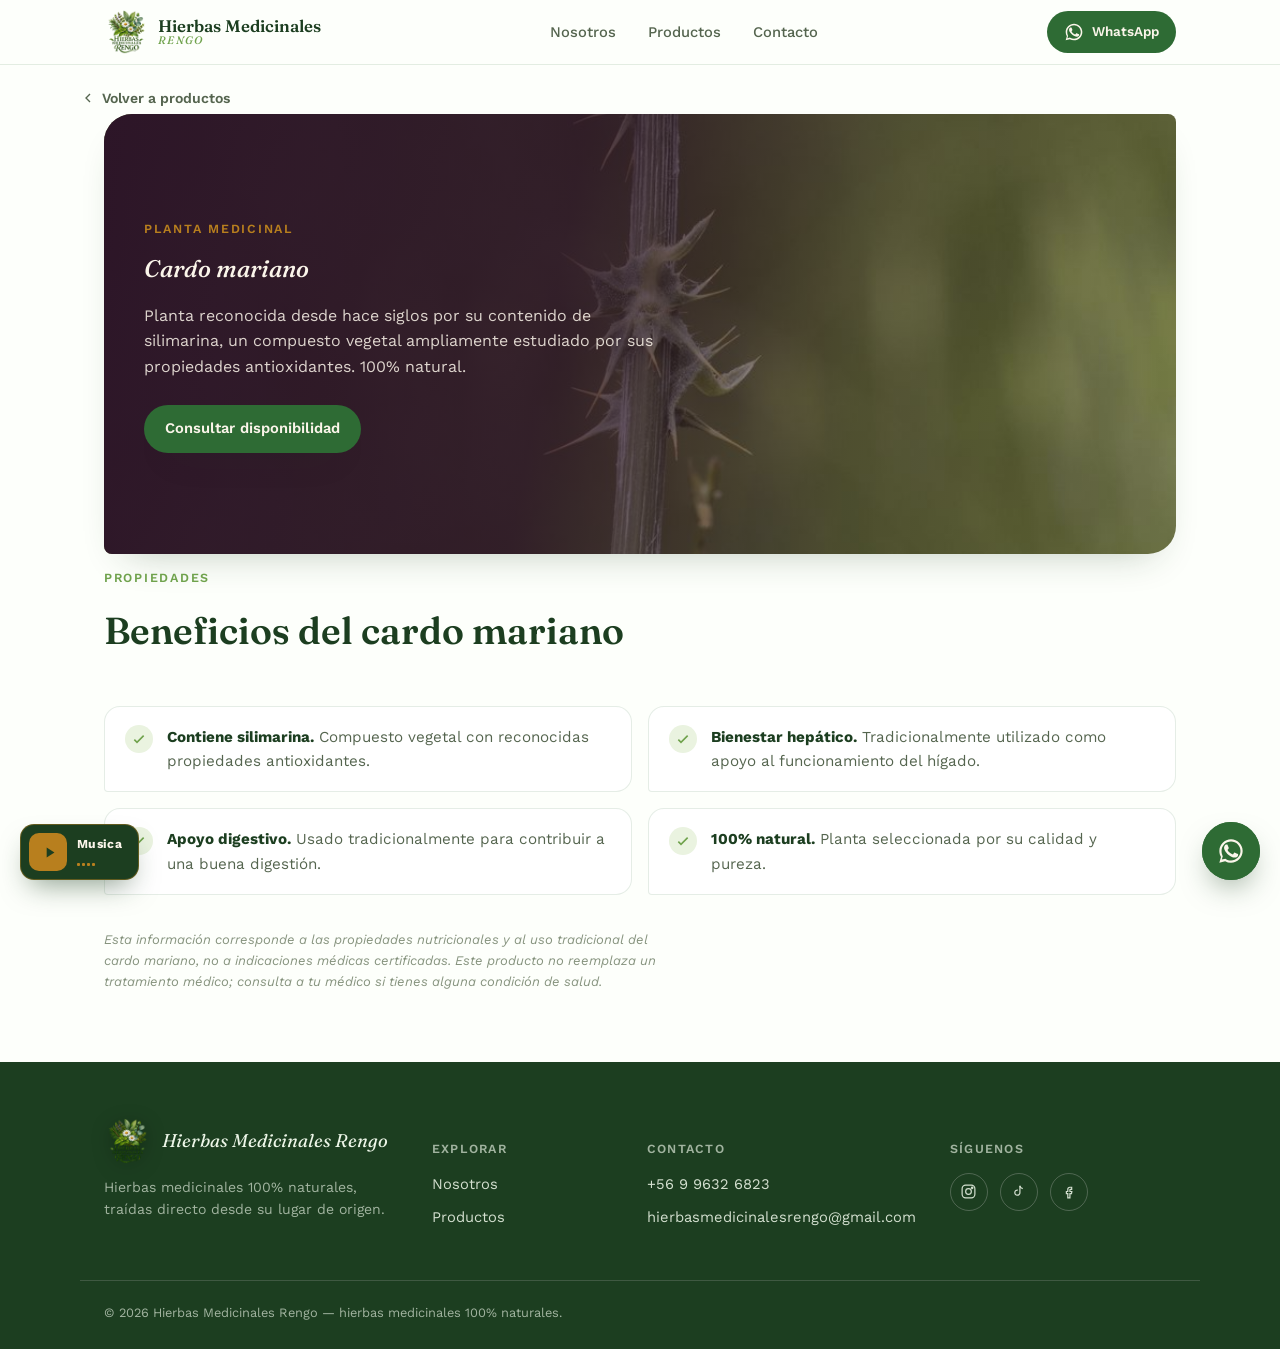
==== cardo-mariano.html @ 6fd34887 "Actualiza el correo de contacto a hierbasmedicinalesrengo@gmail.com Reemplaza el correo anterior (nu" ====
<!DOCTYPE html>
<html lang="es">
<head>
<meta charset="UTF-8">
<meta name="viewport" content="width=device-width, initial-scale=1">
<title>Cardo mariano — Hierbas Medicinales Rengo</title>
<meta name="description" content="Cardo mariano 100% natural: contiene silimarina, tradicionalmente usado para apoyar el bienestar hepático y digestivo. Consulta disponibilidad por WhatsApp.">
<link rel="canonical" href="https://hierbasmedicinalesrengo.cl/cardo-mariano.html">
<meta property="og:type" content="product">
<meta property="og:site_name" content="Hierbas Medicinales Rengo">
<meta property="og:title" content="Cardo mariano — Hierbas Medicinales Rengo">
<meta property="og:description" content="Planta 100% natural, tradicionalmente usada para el bienestar hepático. Consulta disponibilidad por WhatsApp.">
<meta property="og:image" content="https://hierbasmedicinalesrengo.cl/img/cardo-mariano.jpg">
<meta property="og:locale" content="es_CL">
<link rel="icon" href="img/favicon.png" type="image/png">
<link rel="preconnect" href="https://fonts.googleapis.com">
<link rel="preconnect" href="https://fonts.gstatic.com" crossorigin>
<link href="https://fonts.googleapis.com/css2?family=Fraunces:ital,opsz,wght@0,9..144,340;0,9..144,500;0,9..144,600;0,9..144,700;1,9..144,500;1,9..144,600&family=Work+Sans:wght@400;500;600;700&display=swap" rel="stylesheet">
<link rel="stylesheet" href="styles.css">
</head>
<body>

<header>
  <nav class="nav">
    <a class="brand" href="index.html">
      <img src="img/logo.png" alt="Hierbas Medicinales Rengo">
      <span class="brand-word">Hierbas Medicinales<em>Rengo</em></span>
    </a>
    <ul class="nav-links">
      <li><a href="index.html#somos">Nosotros</a></li>
      <li><a href="index.html#productos">Productos</a></li>
      <li><a href="index.html#contacto">Contacto</a></li>
    </ul>
    <div class="nav-right">
      <a class="btn btn-primary btn-sm btn-nav" href="https://wa.me/56996326823?text=Hola%2C%20quiero%20consultar%20disponibilidad%20de%20Cardo%20mariano" target="_blank" rel="noopener">
        <svg class="icon" viewBox="0 0 24 24" fill="currentColor"><path d="M17.5 14.4c-.3-.15-1.77-.87-2.04-.97-.27-.1-.47-.15-.67.15-.2.3-.77.97-.94 1.17-.17.2-.35.22-.65.07-.3-.15-1.25-.46-2.38-1.47-.88-.78-1.47-1.75-1.65-2.05-.17-.3-.02-.46.13-.6.13-.13.3-.35.45-.52.15-.17.2-.3.3-.5.1-.2.05-.37-.02-.52-.07-.15-.67-1.6-.92-2.2-.24-.58-.49-.5-.67-.5-.17-.01-.37-.01-.57-.01-.2 0-.52.07-.79.37-.27.3-1.04 1.02-1.04 2.48s1.07 2.87 1.22 3.07c.15.2 2.1 3.2 5.08 4.49.71.3 1.26.49 1.69.62.71.23 1.36.2 1.87.12.57-.08 1.77-.72 2.02-1.42.25-.7.25-1.3.17-1.42-.07-.13-.27-.2-.57-.35z"/><path d="M12.02 2C6.5 2 2.02 6.48 2.02 12c0 1.87.5 3.62 1.4 5.13L2 22l4.98-1.31A9.96 9.96 0 0 0 12.02 22C17.53 22 22 17.52 22 12S17.53 2 12.02 2zm0 18.1c-1.67 0-3.22-.48-4.53-1.32l-.32-.2-3.03.8.81-2.95-.21-.31A8.09 8.09 0 0 1 3.9 12c0-4.48 3.65-8.12 8.12-8.12S20.14 7.52 20.14 12s-3.65 8.1-8.12 8.1z"/></svg>
        WhatsApp
      </a>
      <button class="menu-toggle" id="menuToggle" aria-label="Abrir menú" aria-expanded="false">
        <svg class="icon" viewBox="0 0 24 24" fill="none" stroke="currentColor" stroke-width="1.8"><path d="M4 6h16M4 12h16M4 18h16"/></svg>
      </button>
    </div>
  </nav>
  <div class="mobile-panel" id="mobilePanel">
    <a href="index.html#somos">Nosotros</a>
    <a href="index.html#productos">Productos</a>
    <a href="index.html#contacto">Contacto</a>
    <a href="https://wa.me/56996326823?text=Hola%2C%20quiero%20consultar%20disponibilidad%20de%20Cardo%20mariano" target="_blank" rel="noopener">Escribir por WhatsApp</a>
  </div>
</header>

<main>
  <div class="wrap back-bar">
    <a class="back-link" href="index.html#productos">
      <svg viewBox="0 0 24 24" fill="none" stroke="currentColor" stroke-width="2"><path d="M15 18l-6-6 6-6"/></svg>
      Volver a productos
    </a>
  </div>

  <section class="product-hero">
    <div class="wrap">
      <div class="product-banner no-cutout">
        <div class="product-banner-bg" style="background-image:url('img/cardo-mariano.jpg')"></div>
        <div class="product-banner-overlay"></div>
        <div class="product-banner-copy">
          <span class="eyebrow">Planta medicinal</span>
          <h1>Cardo mariano</h1>
          <p class="lead">Planta reconocida desde hace siglos por su contenido de silimarina, un compuesto vegetal ampliamente estudiado por sus propiedades antioxidantes. 100% natural.</p>
          <div class="product-cta">
            <a class="btn btn-primary" href="https://wa.me/56996326823?text=Hola%2C%20quiero%20consultar%20disponibilidad%20de%20Cardo%20mariano" target="_blank" rel="noopener">Consultar disponibilidad</a>
          </div>
        </div>
      </div>
    </div>
  </section>

  <section class="benefits">
    <div class="wrap">
      <div class="sec-head">
        <span class="eyebrow">Propiedades</span>
        <h2>Beneficios del cardo mariano</h2>
      </div>
      <div class="benefits-grid">
        <div class="benefit">
          <span class="check"><svg viewBox="0 0 24 24" fill="none" stroke="currentColor" stroke-width="2.4"><path d="M5 13l4 4L19 7"/></svg></span>
          <p><strong>Contiene silimarina.</strong> Compuesto vegetal con reconocidas propiedades antioxidantes.</p>
        </div>
        <div class="benefit">
          <span class="check"><svg viewBox="0 0 24 24" fill="none" stroke="currentColor" stroke-width="2.4"><path d="M5 13l4 4L19 7"/></svg></span>
          <p><strong>Bienestar hepático.</strong> Tradicionalmente utilizado como apoyo al funcionamiento del hígado.</p>
        </div>
        <div class="benefit">
          <span class="check"><svg viewBox="0 0 24 24" fill="none" stroke="currentColor" stroke-width="2.4"><path d="M5 13l4 4L19 7"/></svg></span>
          <p><strong>Apoyo digestivo.</strong> Usado tradicionalmente para contribuir a una buena digestión.</p>
        </div>
        <div class="benefit">
          <span class="check"><svg viewBox="0 0 24 24" fill="none" stroke="currentColor" stroke-width="2.4"><path d="M5 13l4 4L19 7"/></svg></span>
          <p><strong>100% natural.</strong> Planta seleccionada por su calidad y pureza.</p>
        </div>
      </div>
      <p class="product-note">Esta información corresponde a las propiedades nutricionales y al uso tradicional del cardo mariano, no a indicaciones médicas certificadas. Este producto no reemplaza un tratamiento médico; consulta a tu médico si tienes alguna condición de salud.</p>
    </div>
  </section>
</main>

<footer>
  <div class="wrap foot-grid">
    <div>
      <div class="foot-brand">
        <img src="img/logo.png" alt="Hierbas Medicinales Rengo">
        <span>Hierbas Medicinales Rengo</span>
      </div>
      <p class="foot-tag">Hierbas medicinales 100% naturales, traídas directo desde su lugar de origen.</p>
    </div>
    <div class="foot-col">
      <h5>Explorar</h5>
      <a href="index.html#somos">Nosotros</a>
      <a href="index.html#productos">Productos</a>
    </div>
    <div class="foot-col">
      <h5>Contacto</h5>
      <a href="https://wa.me/56996326823" target="_blank" rel="noopener">+56 9 9632 6823</a>
      <a href="mailto:hierbasmedicinalesrengo@gmail.com">hierbasmedicinalesrengo@gmail.com</a>
    </div>
    <div class="foot-col">
      <h5>Síguenos</h5>
      <div class="foot-social">
        <a href="https://instagram.com/hierbasmedicinalesrengo" target="_blank" rel="noopener" aria-label="Instagram">
          <svg viewBox="0 0 24 24" fill="none" stroke="currentColor" stroke-width="1.7"><rect x="3" y="3" width="18" height="18" rx="5"/><circle cx="12" cy="12" r="4"/><circle cx="17.2" cy="6.8" r="1"/></svg>
        </a>
        <a href="https://tiktok.com/@hierbasmedicinalesrengo" target="_blank" rel="noopener" aria-label="TikTok">
          <svg viewBox="0 0 24 24" fill="none" stroke="currentColor" stroke-width="1.7"><path d="M14 4v9.6a3.6 3.6 0 1 1-3-3.55"/><path d="M14 4c.3 2 1.8 3.6 4 4"/></svg>
        </a>
        <a href="https://facebook.com/hierbasmedicinalesrengo" target="_blank" rel="noopener" aria-label="Facebook">
          <svg viewBox="0 0 24 24" fill="none" stroke="currentColor" stroke-width="1.7"><path d="M14 9h2.5V6H14c-1.9 0-3 1.3-3 3.2V12H9v3h2v6h3v-6h2.2l.5-3H14V9.6c0-.4.2-.6.6-.6z"/></svg>
        </a>
      </div>
    </div>
  </div>
  <div class="wrap foot-bottom">
    <span>© 2026 Hierbas Medicinales Rengo — hierbas medicinales 100% naturales.</span>
  </div>
</footer>

<a class="wa-float" href="https://wa.me/56996326823?text=Hola%2C%20quiero%20consultar%20disponibilidad%20de%20Cardo%20mariano" target="_blank" rel="noopener" aria-label="Escribir por WhatsApp">
  <svg viewBox="0 0 24 24" fill="currentColor"><path d="M17.5 14.4c-.3-.15-1.77-.87-2.04-.97-.27-.1-.47-.15-.67.15-.2.3-.77.97-.94 1.17-.17.2-.35.22-.65.07-.3-.15-1.25-.46-2.38-1.47-.88-.78-1.47-1.75-1.65-2.05-.17-.3-.02-.46.13-.6.13-.13.3-.35.45-.52.15-.17.2-.3.3-.5.1-.2.05-.37-.02-.52-.07-.15-.67-1.6-.92-2.2-.24-.58-.49-.5-.67-.5-.17-.01-.37-.01-.57-.01-.2 0-.52.07-.79.37-.27.3-1.04 1.02-1.04 2.48s1.07 2.87 1.22 3.07c.15.2 2.1 3.2 5.08 4.49.71.3 1.26.49 1.69.62.71.23 1.36.2 1.87.12.57-.08 1.77-.72 2.02-1.42.25-.7.25-1.3.17-1.42-.07-.13-.27-.2-.57-.35z"/><path d="M12.02 2C6.5 2 2.02 6.48 2.02 12c0 1.87.5 3.62 1.4 5.13L2 22l4.98-1.31A9.96 9.96 0 0 0 12.02 22C17.53 22 22 17.52 22 12S17.53 2 12.02 2zm0 18.1c-1.67 0-3.22-.48-4.53-1.32l-.32-.2-3.03.8.81-2.95-.21-.31A8.09 8.09 0 0 1 3.9 12c0-4.48 3.65-8.12 8.12-8.12S20.14 7.52 20.14 12s-3.65 8.1-8.12 8.1z"/></svg>
</a>

<div class="music-player" id="musicPlayer">
  <button type="button" class="music-toggle-btn" id="musicToggle" aria-label="Reproducir musica ambiental" aria-pressed="false">
    <svg class="icon-play" viewBox="0 0 24 24" fill="currentColor"><path d="M8 5v14l11-7z"/></svg>
    <svg class="icon-pause" viewBox="0 0 24 24" fill="currentColor"><path d="M7 5h4v14H7zm6 0h4v14h-4z"/></svg>
  </button>
  <div class="music-info">
    <span class="music-label">Musica</span>
    <span class="eq-bars" aria-hidden="true"><span></span><span></span><span></span><span></span></span>
  </div>
</div>
<audio id="bgAudio" src="audio/musica.mp3" preload="none" loop></audio>

<script>
  var toggle = document.getElementById('menuToggle');
  var panel = document.getElementById('mobilePanel');
  toggle.addEventListener('click', function(){
    var isOpen = panel.classList.toggle('open');
    toggle.setAttribute('aria-expanded', isOpen ? 'true' : 'false');
  });
  panel.querySelectorAll('a').forEach(function(a){
    a.addEventListener('click', function(){
      panel.classList.remove('open');
      toggle.setAttribute('aria-expanded', 'false');
    });
  });

  var musicBtn = document.getElementById('musicToggle');
  var musicPlayer = document.getElementById('musicPlayer');
  var bgAudio = document.getElementById('bgAudio');
  if (musicBtn && musicPlayer && bgAudio) {
    musicBtn.addEventListener('click', function(){
      if (bgAudio.paused) {
        bgAudio.play();
        musicPlayer.classList.add('playing');
        musicBtn.setAttribute('aria-pressed', 'true');
        musicBtn.setAttribute('aria-label', 'Pausar musica ambiental');
      } else {
        bgAudio.pause();
        musicPlayer.classList.remove('playing');
        musicBtn.setAttribute('aria-pressed', 'false');
        musicBtn.setAttribute('aria-label', 'Reproducir musica ambiental');
      }
    });
  }
</script>
</body>
</html>
---- styles.css ----
:root{
  --bg: #FDFFFB;
  --bg-alt: #EEF6E8;
  --surface: #FFFFFF;
  --ink: #20301F;
  --ink-soft: #55654F;
  --ink-faint: #86937E;
  --plum: #2E6B34;
  --plum-strong: #1C3E20;
  --plum-tint: #E3F1DE;
  --green: #6FA24C;
  --green-tint: #EAF3E0;
  --gold: #B87F1E;
  --gold-tint: #F6EAD2;
  --border: rgba(46,107,52,0.2);
  --border-soft: rgba(46,107,52,0.12);
  --footer-bg: #1C3E20;
  --footer-ink: #EDF6E8;
  --footer-ink-soft: rgba(237,246,232,0.64);
  --shadow: 0 18px 40px -22px rgba(28,62,32,0.32);
}
@media (prefers-color-scheme: dark){
  :root:not([data-theme="light"]){
    --bg: #131B12;
    --bg-alt: #182319;
    --surface: #1D2B1E;
    --ink: #EAF3E4;
    --ink-soft: #C0D0B9;
    --ink-faint: #8CA085;
    --plum: #8FCB7A;
    --plum-strong: #F1F8EC;
    --plum-tint: #25391F;
    --green: #9ED98A;
    --green-tint: #22331F;
    --gold: #E7B85B;
    --gold-tint: #3A2E1B;
    --border: rgba(234,243,228,0.18);
    --border-soft: rgba(234,243,228,0.1);
    --shadow: 0 18px 40px -20px rgba(0,0,0,0.55);
  }
}
:root[data-theme="dark"]{
  --bg: #131B12;
  --bg-alt: #182319;
  --surface: #1D2B1E;
  --ink: #EAF3E4;
  --ink-soft: #C0D0B9;
  --ink-faint: #8CA085;
  --plum: #8FCB7A;
  --plum-strong: #F1F8EC;
  --plum-tint: #25391F;
  --green: #9ED98A;
  --green-tint: #22331F;
  --gold: #E7B85B;
  --gold-tint: #3A2E1B;
  --border: rgba(234,243,228,0.18);
  --border-soft: rgba(234,243,228,0.1);
  --shadow: 0 18px 40px -20px rgba(0,0,0,0.55);
}

*{box-sizing:border-box;}
html{scroll-behavior:smooth;}
body{
  margin:0;
  background:var(--bg);
  color:var(--ink);
  font-family:"Work Sans", ui-sans-serif, system-ui, sans-serif;
  font-size:16px;
  line-height:1.6;
  -webkit-font-smoothing:antialiased;
}
h1,h2,h3,h4{
  font-family:"Fraunces", Georgia, "Times New Roman", serif;
  font-weight:600;
  color:var(--plum-strong);
  margin:0;
  text-wrap:balance;
}
p{margin:0;}
a{color:inherit;}
img{max-width:100%;display:block;}
.eyebrow{
  font-size:0.78rem;
  font-weight:600;
  letter-spacing:0.14em;
  text-transform:uppercase;
  color:var(--green);
}
.wrap{
  max-width:1120px;
  margin:0 auto;
  padding:0 24px;
}
section{position:relative;}

/* ---------- Header ---------- */
header{
  position:sticky;
  top:0;
  z-index:40;
  background:color-mix(in srgb, var(--bg) 88%, transparent);
  backdrop-filter:blur(10px);
  border-bottom:1px solid var(--border-soft);
}
.nav{
  display:flex;
  align-items:center;
  justify-content:space-between;
  gap:16px;
  padding:10px 24px;
  max-width:1120px;
  margin:0 auto;
}
.brand{display:flex;align-items:center;gap:10px;text-decoration:none;}
.brand img{height:44px;width:auto;}
.brand-word{
  font-family:"Fraunces", serif;
  font-weight:600;
  font-size:1.05rem;
  color:var(--plum-strong);
  line-height:1.1;
}
.brand-word em{color:var(--green);font-style:italic;font-weight:500;display:block;font-size:0.68rem;letter-spacing:0.12em;text-transform:uppercase;}
.nav-links{
  display:none;
  align-items:center;
  gap:28px;
  list-style:none;
  margin:0;padding:0;
}
.nav-links a{
  text-decoration:none;
  font-size:0.92rem;
  font-weight:500;
  color:var(--ink-soft);
  padding:6px 2px;
  border-bottom:2px solid transparent;
  transition:color .15s ease, border-color .15s ease;
}
.nav-links a:hover{color:var(--plum);border-color:var(--gold);}
.nav-right{display:flex;align-items:center;gap:10px;}
.btn{
  display:inline-flex;
  align-items:center;
  gap:8px;
  font-family:"Work Sans", sans-serif;
  font-weight:600;
  font-size:0.92rem;
  padding:11px 20px;
  border-radius:100px;
  text-decoration:none;
  border:1px solid transparent;
  cursor:pointer;
  transition:transform .15s ease, box-shadow .15s ease, background .15s ease;
  white-space:nowrap;
}
.btn:hover{transform:translateY(-1px);}
.btn-primary{background:var(--plum);color:#FBF5EA;box-shadow:var(--shadow);}
.btn-primary:hover{background:var(--plum-strong);}
:root[data-theme="dark"] .btn-primary, @media (prefers-color-scheme: dark){.btn-primary{color:#132615;}}
.btn-ghost{background:transparent;border-color:var(--border);color:var(--plum-strong);}
.btn-ghost:hover{background:var(--plum-tint);}
.btn-sm{padding:9px 16px;font-size:0.84rem;}
.btn-nav{display:none;}
.menu-toggle{
  display:inline-flex;
  background:none;border:1px solid var(--border);border-radius:10px;
  padding:8px;color:var(--plum-strong);cursor:pointer;
}
.icon{width:20px;height:20px;flex:none;}

.mobile-panel{
  display:none;
  flex-direction:column;
  gap:2px;
  padding:8px 24px 18px;
  border-top:1px solid var(--border-soft);
}
.mobile-panel.open{display:flex;}
.mobile-panel a{
  text-decoration:none;color:var(--ink-soft);font-weight:500;
  padding:12px 4px;border-bottom:1px solid var(--border-soft);
}

@media (min-width:900px){
  .nav-links{display:flex;}
  .btn-nav{display:inline-flex;}
  .menu-toggle{display:none;}
}

/* ---------- Hero ---------- */
.hero{
  overflow:hidden;
  background:var(--bg);
}
.hero-blobs{
  position:absolute;inset:-8%;z-index:0;pointer-events:none;
  background:
    radial-gradient(480px 380px at 82% -6%, color-mix(in srgb, var(--green) 30%, transparent), transparent 70%),
    radial-gradient(520px 420px at -8% 30%, color-mix(in srgb, var(--plum) 24%, transparent), transparent 70%),
    radial-gradient(360px 300px at 60% 92%, color-mix(in srgb, var(--gold) 22%, transparent), transparent 70%);
  filter:blur(6px);
  animation:heroDrift 26s ease-in-out infinite alternate;
}
@keyframes heroDrift{
  0%{transform:translate(0,0) scale(1);}
  50%{transform:translate(3%,-3%) scale(1.07);}
  100%{transform:translate(-2.5%,2.5%) scale(1);}
}
@media (prefers-reduced-motion: reduce){
  .hero-blobs{animation:none;}
}
.hero-inner{
  position:relative;z-index:1;
  display:grid;
  gap:20px;
  padding:28px 0 32px;
  align-items:center;
}
.hero-copy{text-align:center;}
.hero-copy .eyebrow{display:block;margin-bottom:8px;}
.hero-copy h1{
  font-size:clamp(1.5rem, 4vw, 2.1rem);
  font-style:italic;
  font-weight:500;
  letter-spacing:0.01em;
}
.hero-copy .tag{
  margin-top:10px;
  font-size:0.95rem;
  color:var(--ink-soft);
  max-width:46ch;
  margin-left:auto;margin-right:auto;
}
.hero-cta{
  margin-top:18px;
  display:flex;
  flex-wrap:wrap;
  gap:14px;
  justify-content:center;
}

.hero-showcase{
  position:relative;
  width:min(240px, 60vw);
  aspect-ratio:1/1;
  margin:6px auto 0;
}
.hero-slide{
  position:absolute;inset:0;
  display:flex;align-items:center;justify-content:center;
  opacity:0;
  animation:heroSlideCycle 18s ease-in-out infinite;
}
.hero-slide img{
  width:78%;max-height:100%;object-fit:contain;
  filter:drop-shadow(0 20px 22px rgba(0,0,0,0.35));
}
.hero-slide:nth-child(2){animation-delay:4.5s;}
.hero-slide:nth-child(3){animation-delay:9s;}
.hero-slide:nth-child(4){animation-delay:13.5s;}
@keyframes heroSlideCycle{
  0%{opacity:0;transform:scale(0.9) translateY(12px);}
  4%{opacity:1;transform:scale(1) translateY(0);}
  20%{opacity:1;transform:scale(1) translateY(0);}
  25%{opacity:0;transform:scale(0.9) translateY(-12px);}
  100%{opacity:0;}
}
@media (prefers-reduced-motion: reduce){
  .hero-slide{animation:none;opacity:0;}
  .hero-slide:first-child{opacity:1;}
}

@media (min-width:900px){
  .hero-inner{grid-template-columns:1.15fr 0.85fr;gap:32px;padding:32px 0 36px;text-align:left;}
  .hero-copy{text-align:left;}
  .hero-copy .tag{margin-left:0;}
  .hero-cta{justify-content:flex-start;}
  .hero-showcase{width:min(300px, 100%);margin:0;}
}

.wave{display:block;width:100%;height:56px;margin-top:-2px;}

.pic{
  position:relative;
  border-radius:26px 8px 26px 8px;
  overflow:hidden;
  aspect-ratio:4/3;
  box-shadow:var(--shadow);
}
.pic img,
.pic iframe{width:100%;height:100%;object-fit:cover;display:block;border:0;}
.pic.pic-top img{object-position:center 15%;}
.card .pic{aspect-ratio:5/4;}

.pic .pic-base,
.pic .pic-alt{position:absolute;inset:0;width:100%;height:100%;object-fit:cover;}
.pic .pic-alt{
  opacity:0;
  animation:picReveal 9s ease-in-out infinite;
}
.pic .pic-alt.pic-alt-slow{animation-duration:10s;animation-delay:2.5s;}
@keyframes picReveal{
  0%, 42%{opacity:0;transform:scale(1.03);}
  55%, 85%{opacity:1;transform:scale(1);}
  100%{opacity:0;transform:scale(1.03);}
}
@media (prefers-reduced-motion: reduce){
  .pic .pic-alt{animation:none;opacity:0;}
}

/* ---------- Quienes somos ---------- */
.somos{padding:76px 0;}
.somos-grid{display:grid;gap:36px;align-items:center;}
.somos-text .eyebrow{margin-bottom:12px;}
.somos-text h2{font-size:clamp(1.6rem,3.4vw,2.2rem);margin-bottom:18px;}
.somos-text p{color:var(--ink-soft);max-width:56ch;}
.somos-text p + p{margin-top:14px;}
@media (min-width:900px){
  .somos-grid{grid-template-columns:1fr 0.85fr;}
  .somos-grid.reverse{grid-template-columns:0.85fr 1fr;}
  .somos-grid.reverse .pic{order:-1;}
}

/* ---------- Section header ---------- */
.sec-head{max-width:640px;margin:0 0 44px;}
.sec-head h2{font-size:clamp(1.7rem,3.6vw,2.35rem);margin-top:12px;}
.sec-head p{margin-top:14px;color:var(--ink-soft);}
.sec-head.center{margin-left:auto;margin-right:auto;text-align:center;}

/* ---------- Products ---------- */
.productos{
  padding:80px 0;
  position:relative;
  overflow:hidden;
  background:linear-gradient(120deg,
    var(--bg-alt) 0%,
    color-mix(in srgb, var(--green) 16%, var(--bg-alt)) 26%,
    var(--bg-alt) 42%,
    color-mix(in srgb, var(--gold) 16%, var(--bg-alt)) 64%,
    var(--bg-alt) 80%,
    color-mix(in srgb, var(--plum) 14%, var(--bg-alt)) 100%);
  background-size:260% 260%;
  animation:productosAurora 20s ease-in-out infinite;
}
.productos::before{
  content:"";position:absolute;inset:0;z-index:-1;
  background-image:url("data:image/svg+xml,%3Csvg xmlns='http://www.w3.org/2000/svg' width='200' height='200'%3E%3Cfilter id='n'%3E%3CfeTurbulence type='fractalNoise' baseFrequency='0.8' numOctaves='2' stitchTiles='stitch'/%3E%3C/filter%3E%3Crect width='100%25' height='100%25' filter='url(%23n)'/%3E%3C/svg%3E");
  opacity:0.06;
  mix-blend-mode:multiply;
}
.productos::after{
  content:"";position:absolute;inset:-16%;z-index:-1;
  background:
    radial-gradient(460px 380px at 12% 18%, color-mix(in srgb, var(--green) 40%, transparent), transparent 70%),
    radial-gradient(420px 360px at 88% 78%, color-mix(in srgb, var(--gold) 38%, transparent), transparent 70%),
    radial-gradient(340px 300px at 55% 4%, color-mix(in srgb, var(--plum) 32%, transparent), transparent 70%);
  filter:blur(14px);
  animation:productosDrift 22s ease-in-out infinite alternate;
}
.productos > .wrap{position:relative;z-index:1;}
@keyframes productosAurora{
  0%{background-position:0% 50%;}
  50%{background-position:100% 50%;}
  100%{background-position:0% 50%;}
}
@media (prefers-reduced-motion: reduce){
  .productos{animation:none;}
}
@keyframes productosDrift{
  0%{transform:translate(0,0) scale(1);}
  50%{transform:translate(-2.5%, 2%) scale(1.05);}
  100%{transform:translate(2%,-2.5%) scale(1);}
}
@media (prefers-reduced-motion: reduce){
  .productos::after{animation:none;}
}

.leaf-field{position:absolute;inset:0;z-index:-1;overflow:hidden;pointer-events:none;}
.leaf{
  position:absolute;top:-8%;
  color:var(--green);opacity:0;
  animation:leafFall linear infinite;
  will-change:transform;
}
.leaf.gold{color:var(--gold);}
.leaf svg{display:block;width:100%;height:100%;}
@keyframes leafFall{
  0%{transform:translate(0,0) rotate(-10deg);opacity:0;}
  8%{opacity:0.4;}
  50%{transform:translate(28px,360px) rotate(150deg);}
  92%{opacity:0.35;}
  100%{transform:translate(-16px,760px) rotate(300deg);opacity:0;}
}
@media (prefers-reduced-motion: reduce){
  .leaf{animation:none;display:none;}
}

.prod-strip{position:relative;}
.strip-bar{
  display:flex;align-items:center;justify-content:space-between;gap:14px;
  margin-bottom:16px;
}
.scroll-hint{
  display:flex;align-items:center;gap:6px;
  font-size:0.8rem;color:var(--ink-faint);
}
.scroll-hint svg{width:15px;height:15px;}
.prod-nav{display:flex;gap:10px;flex:none;}
.prod-nav button{
  width:42px;height:42px;border-radius:50%;flex:none;
  border:1px solid var(--border);background:var(--surface);
  color:var(--plum-strong);cursor:pointer;
  display:flex;align-items:center;justify-content:center;
  box-shadow:var(--shadow);
  transition:background .15s ease, transform .15s ease, opacity .15s ease;
}
.prod-nav button svg{width:20px;height:20px;}
.prod-nav button:hover{background:var(--plum-tint);}
.prod-nav button:active{transform:scale(0.92);}
.prod-nav button:disabled{opacity:0.35;cursor:default;transform:none;}
.prod-grid{
  display:flex;
  gap:26px;
  overflow-x:auto;
  scroll-snap-type:x proximity;
  padding:4px 4px 10px;
  margin:0 -4px;
  scrollbar-width:none;
  -ms-overflow-style:none;
}
.prod-grid::-webkit-scrollbar{display:none;height:0;}
.prod-grid .card{
  flex:0 0 auto;
  width:min(380px, 86vw);
  scroll-snap-align:start;
}
.qty-row{display:flex;align-items:center;gap:8px;flex-wrap:wrap;}
.qty-row .qty-label{
  font-size:0.74rem;font-weight:700;color:var(--ink-faint);
  text-transform:uppercase;letter-spacing:0.06em;
  width:100%;
}
.qty-chip{
  position:relative;
  display:inline-flex;align-items:center;justify-content:center;
  padding:7px 14px;border-radius:100px;
  border:1px solid var(--border);
  font-size:0.84rem;font-weight:600;color:var(--ink-soft);
  cursor:pointer;
  transition:background .15s ease, color .15s ease, border-color .15s ease;
}
.qty-chip input{position:absolute;opacity:0;width:0;height:0;}
.qty-chip:has(input:checked){background:var(--plum);color:#FBF5EA;border-color:var(--plum);}
.pic.pic-placeholder{
  display:flex;align-items:center;justify-content:center;
  background:linear-gradient(160deg, var(--surface), var(--green-tint));
  border:1.5px dashed var(--border);
}
.pic.pic-placeholder svg{width:52px;height:52px;color:var(--green);opacity:0.65;}
.card{
  background:linear-gradient(160deg, var(--surface) 0%, color-mix(in srgb, var(--card-accent, var(--plum)) 14%, var(--surface)) 100%);
  border:1px solid color-mix(in srgb, var(--card-accent, var(--border-soft)) 32%, var(--border-soft));
  border-radius:22px 22px 22px 4px;
  padding:22px;
  display:flex;flex-direction:column;gap:16px;
  box-shadow:var(--shadow);
  transition:transform .3s ease, box-shadow .3s ease;
}
.prod-grid .card:nth-child(3n+1){--card-accent:var(--plum);}
.prod-grid .card:nth-child(3n+2){--card-accent:var(--green);}
.prod-grid .card:nth-child(3n+3){--card-accent:var(--gold);}
.card:hover{
  transform:translateY(-6px);
  box-shadow:0 26px 46px -20px rgba(28,62,32,0.45);
}
.card .pic img{transition:transform .5s ease;}
.card:hover .pic img:not(.pic-alt){transform:scale(1.08);}
.card h3{font-size:1.28rem;font-weight:600;}
.card p.desc{color:var(--ink-soft);font-size:0.94rem;flex:1;}
.card .mini-benefits{list-style:none;margin:0;padding:0;display:flex;flex-direction:column;gap:7px;flex:1;}
.card .mini-benefits li{display:flex;align-items:flex-start;gap:8px;font-size:0.86rem;color:var(--ink-soft);}
.card .mini-benefits svg{width:15px;height:15px;color:var(--green);flex:none;margin-top:2px;}
.card-actions{display:flex;gap:10px;flex-wrap:wrap;}
@media (prefers-reduced-motion: reduce){
  .card, .card .pic img{transition:none;}
  .card:hover{transform:none;}
  .card:hover .pic img{transform:none;}
}

/* ---------- Contacto ---------- */
.contacto{padding:80px 0;}
.contacto-grid{display:grid;gap:30px;}
.info-list{display:flex;flex-direction:column;gap:22px;margin-top:26px;}
.info-item{display:flex;gap:14px;align-items:flex-start;}
.info-item svg{width:22px;height:22px;color:var(--green);flex:none;margin-top:2px;}
.info-item h4{font-size:0.95rem;font-weight:600;color:var(--plum-strong);font-family:"Work Sans",sans-serif;}
.info-item p{color:var(--ink-soft);font-size:0.92rem;margin-top:3px;}
@media (min-width:900px){.contacto-grid{grid-template-columns:1fr 1fr;}}

/* ---------- Footer ---------- */
footer{background:var(--footer-bg);color:var(--footer-ink);padding:56px 0 26px;}
.foot-grid{display:grid;gap:34px;}
.foot-brand{display:flex;align-items:center;gap:12px;}
.foot-brand img{height:46px;filter:drop-shadow(0 4px 10px rgba(0,0,0,0.35));}
.foot-brand span{font-family:"Fraunces",serif;font-style:italic;font-size:1.15rem;}
.foot-tag{color:var(--footer-ink-soft);font-size:0.88rem;margin-top:12px;max-width:38ch;}
.foot-col h5{font-size:0.78rem;letter-spacing:0.1em;text-transform:uppercase;color:var(--footer-ink-soft);margin-bottom:14px;font-weight:600;}
.foot-col a{display:block;text-decoration:none;color:var(--footer-ink);opacity:0.88;font-size:0.92rem;margin-bottom:10px;}
.foot-col a:hover{opacity:1;text-decoration:underline;}
.foot-social{display:flex;gap:12px;}
.foot-social a{
  display:inline-flex;align-items:center;justify-content:center;
  width:38px;height:38px;border-radius:50%;
  border:1px solid rgba(241,228,238,0.28);
}
.foot-social svg{width:17px;height:17px;}
.foot-bottom{
  margin-top:40px;padding-top:22px;border-top:1px solid rgba(241,228,238,0.16);
  display:flex;flex-wrap:wrap;gap:10px;justify-content:space-between;
  font-size:0.8rem;color:var(--footer-ink-soft);
}
@media (min-width:860px){.foot-grid{grid-template-columns:1.3fr 0.8fr 0.8fr 1fr;}}

/* ---------- Floating WhatsApp ---------- */
.wa-float{
  position:fixed;right:20px;bottom:20px;z-index:50;
  width:58px;height:58px;border-radius:50%;
  background:var(--plum);color:#FBF5EA;
  display:flex;align-items:center;justify-content:center;
  box-shadow:0 14px 30px -10px rgba(28,62,32,0.5);
  text-decoration:none;
}
.wa-float svg{width:28px;height:28px;}
.wa-float::before{
  content:"";position:absolute;inset:0;border-radius:50%;
  border:2px solid var(--plum);
  animation:pulse 2.6s ease-out infinite;
}
@media (prefers-reduced-motion: reduce){.wa-float::before{animation:none;}}
@keyframes pulse{
  0%{transform:scale(1);opacity:0.55;}
  100%{transform:scale(1.6);opacity:0;}
}

/* ---------- Floating music player ---------- */
.music-player{
  position:fixed;left:20px;bottom:20px;z-index:50;
  display:flex;align-items:center;gap:10px;
  background:var(--plum-strong);
  border:1px solid color-mix(in srgb, var(--gold) 45%, transparent);
  border-radius:14px;
  padding:8px 16px 8px 8px;
  box-shadow:0 14px 28px -10px rgba(28,62,32,0.5);
}
.music-toggle-btn{
  flex:none;width:38px;height:38px;border-radius:10px;
  border:none;cursor:pointer;padding:0;
  background:var(--gold);color:var(--plum-strong);
  display:flex;align-items:center;justify-content:center;
  transition:transform .15s ease;
}
.music-toggle-btn:hover{transform:scale(1.06);}
.music-toggle-btn:active{transform:scale(0.92);}
.music-toggle-btn svg{width:17px;height:17px;}
.music-toggle-btn .icon-play{margin-left:2px;}
.music-toggle-btn .icon-pause{display:none;}
.music-player.playing .music-toggle-btn .icon-play{display:none;}
.music-player.playing .music-toggle-btn .icon-pause{display:block;}
.music-info{display:flex;flex-direction:column;gap:4px;line-height:1;}
.music-label{font-size:0.76rem;font-weight:700;letter-spacing:0.03em;color:#FBF5EA;white-space:nowrap;}
.eq-bars{display:flex;gap:2.5px;align-items:flex-end;height:11px;}
.eq-bars span{width:2.5px;background:var(--gold);border-radius:1px;height:3px;}
.music-player.playing .eq-bars span{animation:eqBounce 0.9s ease-in-out infinite;}
.eq-bars span:nth-child(1){animation-delay:0s;}
.eq-bars span:nth-child(2){animation-delay:0.15s;}
.eq-bars span:nth-child(3){animation-delay:0.3s;}
.eq-bars span:nth-child(4){animation-delay:0.45s;}
@keyframes eqBounce{0%,100%{height:3px;}50%{height:11px;}}
@media (prefers-reduced-motion: reduce){
  .music-player.playing .eq-bars span{animation:none;height:8px;}
}
@media (max-width:480px){
  .music-info{display:none;}
  .music-player{padding:8px;border-radius:12px;}
}

/* ---------- Product detail page ---------- */
.back-link{
  display:inline-flex;align-items:center;gap:6px;
  font-size:0.88rem;font-weight:600;color:var(--ink-soft);
  text-decoration:none;
}
.back-link:hover{color:var(--plum);}
.back-link svg{width:16px;height:16px;}
.back-bar{padding:22px 0 0;}

/* ---------- Product banner (photo background + cutout) ---------- */
.product-banner{
  position:relative;
  overflow:hidden;
  border-radius:28px 8px 28px 8px;
  isolation:isolate;
  display:flex;
  flex-direction:column;
  align-items:center;
  min-height:380px;
  padding:36px 20px;
  box-shadow:var(--shadow);
}
.product-banner-bg{
  position:absolute;inset:0;z-index:0;
  background-size:cover;
  background-position:center;
}
.product-banner-overlay{
  position:absolute;inset:0;z-index:1;
  background:linear-gradient(180deg, rgba(42,17,39,0.5) 0%, rgba(42,17,39,0.92) 78%);
}
.product-banner-cutout{
  position:relative;z-index:2;
  width:min(220px, 58%);
  filter:drop-shadow(0 24px 30px rgba(0,0,0,0.5));
}
.product-banner-copy{
  position:relative;z-index:2;
  text-align:center;
  color:#FBF5EA;
  margin-top:22px;
}
.product-banner-copy .eyebrow{color:var(--gold);}
.product-banner-copy h1{color:#FBF5EA;margin-top:10px;font-style:italic;font-weight:500;}
.product-banner-copy .lead{color:rgba(251,245,234,0.85);margin-top:14px;max-width:52ch;margin-left:auto;margin-right:auto;}
.product-banner-copy .product-cta{margin-top:26px;display:flex;flex-wrap:wrap;gap:12px;justify-content:center;}
.product-banner.no-cutout .product-banner-copy{margin-top:0;}
@media (min-width:800px){
  .product-banner{flex-direction:row;align-items:center;justify-content:flex-start;padding:0;min-height:440px;}
  .product-banner-overlay{background:linear-gradient(100deg, rgba(42,17,39,0.95) 0%, rgba(42,17,39,0.82) 42%, rgba(42,17,39,0.28) 70%, rgba(42,17,39,0.05) 100%);}
  .product-banner-cutout{width:min(300px, 32%);margin-left:clamp(20px,5vw,64px);flex:none;}
  .product-banner-copy{text-align:left;margin-top:0;padding:40px clamp(24px,5vw,56px) 40px 40px;}
  .product-banner-copy .lead{margin-left:0;}
  .product-banner-copy .product-cta{justify-content:flex-start;}
}

.benefits{padding:10px 0 70px;}
.benefits-grid{display:grid;gap:16px;grid-template-columns:1fr;margin-top:32px;}
@media (min-width:640px){.benefits-grid{grid-template-columns:1fr 1fr;}}
.benefit{
  display:flex;gap:14px;align-items:flex-start;
  background:var(--surface);border:1px solid var(--border-soft);
  border-radius:16px 16px 16px 4px;padding:18px 20px;
}
.benefit .check{
  flex:none;width:28px;height:28px;border-radius:50%;
  background:var(--green-tint);color:var(--green);
  display:flex;align-items:center;justify-content:center;
}
.benefit .check svg{width:16px;height:16px;}
.benefit p{color:var(--ink-soft);font-size:0.95rem;}
.benefit strong{color:var(--plum-strong);font-family:"Work Sans",sans-serif;}

.product-note{
  margin-top:34px;font-size:0.82rem;color:var(--ink-faint);font-style:italic;
  max-width:70ch;
}

:focus-visible{outline:2px solid var(--gold);outline-offset:2px;}
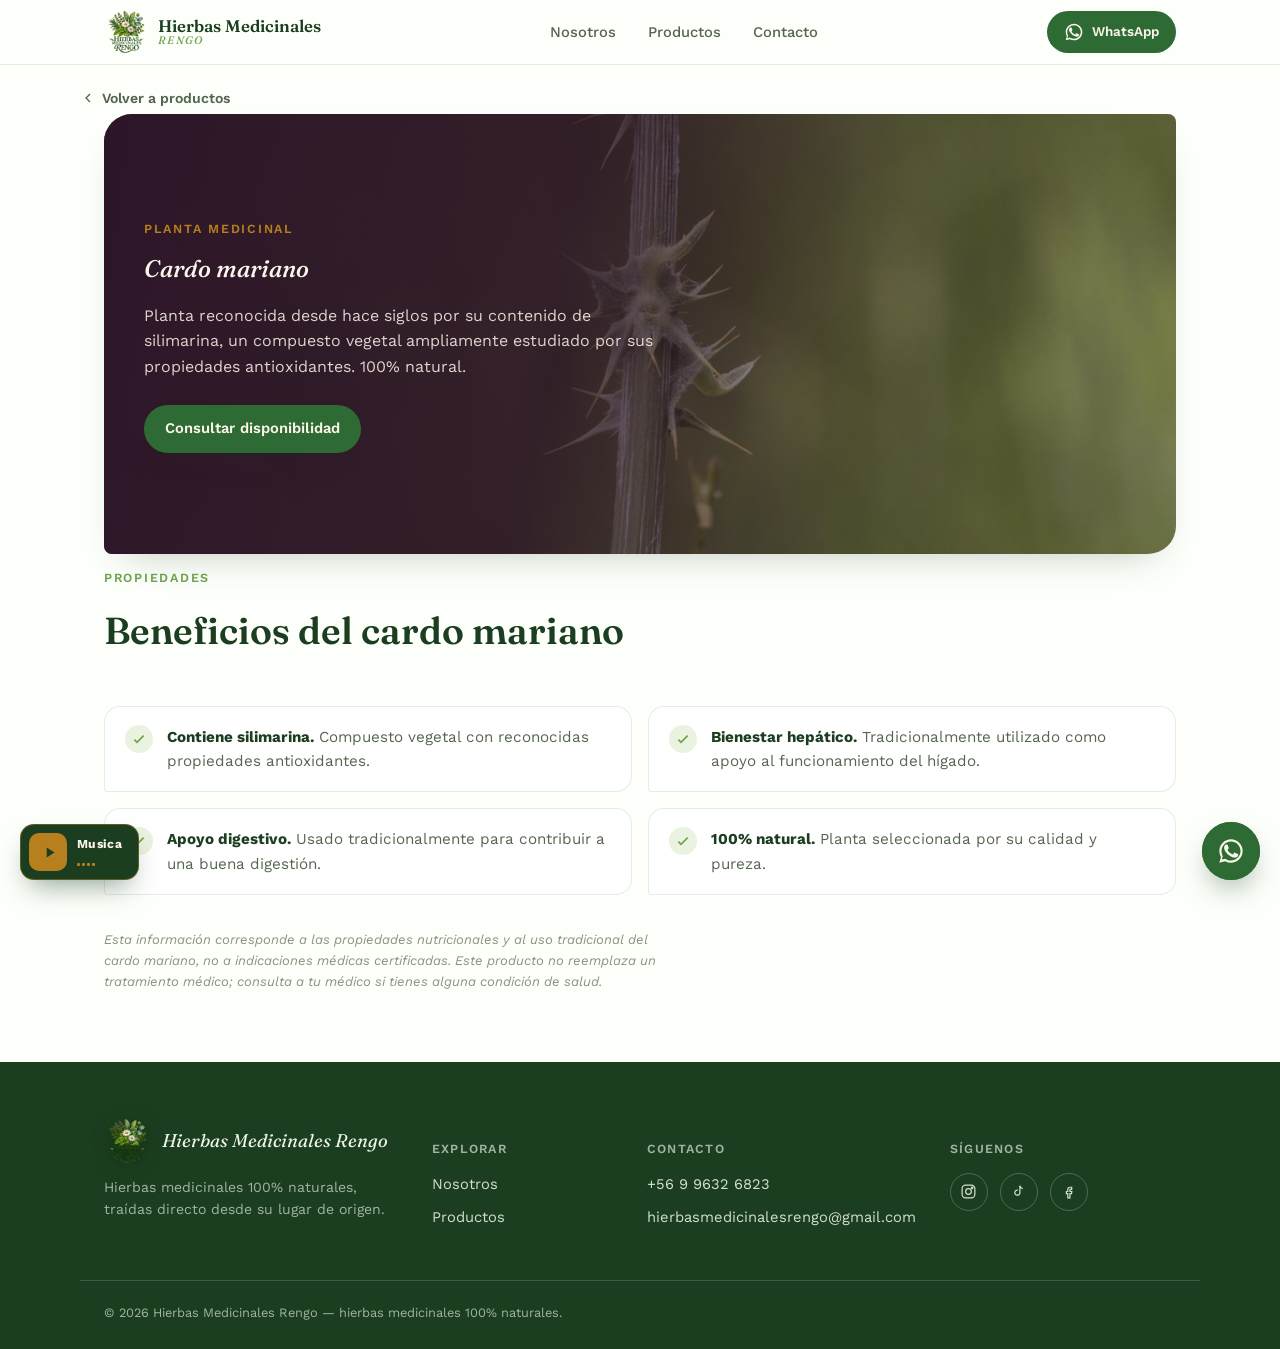
==== commit 545723dd: "Optimiza imagenes del sitio: convierte a WebP y recomprime, reduciendo el peso de la pagina en ~85% " ====
--- a/cardo-mariano.html
+++ b/cardo-mariano.html
@@ -13,6 +13,17 @@
 <meta property="og:image" content="https://hierbasmedicinalesrengo.cl/img/cardo-mariano.jpg">
 <meta property="og:locale" content="es_CL">
 <link rel="icon" href="img/favicon.png" type="image/png">
+<script type="application/ld+json">
+{
+  "@context": "https://schema.org",
+  "@type": "BreadcrumbList",
+  "itemListElement": [
+    {"@type": "ListItem", "position": 1, "name": "Inicio", "item": "https://hierbasmedicinalesrengo.cl/"},
+    {"@type": "ListItem", "position": 2, "name": "Productos", "item": "https://hierbasmedicinalesrengo.cl/#productos"},
+    {"@type": "ListItem", "position": 3, "name": "Cardo mariano", "item": "https://hierbasmedicinalesrengo.cl/cardo-mariano.html"}
+  ]
+}
+</script>
 <link rel="preconnect" href="https://fonts.googleapis.com">
 <link rel="preconnect" href="https://fonts.gstatic.com" crossorigin>
 <link href="https://fonts.googleapis.com/css2?family=Fraunces:ital,opsz,wght@0,9..144,340;0,9..144,500;0,9..144,600;0,9..144,700;1,9..144,500;1,9..144,600&family=Work+Sans:wght@400;500;600;700&display=swap" rel="stylesheet">
@@ -23,7 +34,7 @@
 <header>
   <nav class="nav">
     <a class="brand" href="index.html">
-      <img src="img/logo.png" alt="Hierbas Medicinales Rengo">
+      <img src="img/logo.webp" alt="Hierbas Medicinales Rengo">
       <span class="brand-word">Hierbas Medicinales<em>Rengo</em></span>
     </a>
     <ul class="nav-links">
@@ -107,7 +118,7 @@
   <div class="wrap foot-grid">
     <div>
       <div class="foot-brand">
-        <img src="img/logo.png" alt="Hierbas Medicinales Rengo">
+        <img src="img/logo.webp" alt="Hierbas Medicinales Rengo">
         <span>Hierbas Medicinales Rengo</span>
       </div>
       <p class="foot-tag">Hierbas medicinales 100% naturales, traídas directo desde su lugar de origen.</p>
--- a/styles.css
+++ b/styles.css
@@ -397,61 +397,11 @@
 }
 
 .prod-strip{position:relative;}
-.strip-bar{
-  display:flex;align-items:center;justify-content:space-between;gap:14px;
-  margin-bottom:16px;
-}
-.scroll-hint{
-  display:flex;align-items:center;gap:6px;
-  font-size:0.8rem;color:var(--ink-faint);
-}
-.scroll-hint svg{width:15px;height:15px;}
-.prod-nav{display:flex;gap:10px;flex:none;}
-.prod-nav button{
-  width:42px;height:42px;border-radius:50%;flex:none;
-  border:1px solid var(--border);background:var(--surface);
-  color:var(--plum-strong);cursor:pointer;
-  display:flex;align-items:center;justify-content:center;
-  box-shadow:var(--shadow);
-  transition:background .15s ease, transform .15s ease, opacity .15s ease;
-}
-.prod-nav button svg{width:20px;height:20px;}
-.prod-nav button:hover{background:var(--plum-tint);}
-.prod-nav button:active{transform:scale(0.92);}
-.prod-nav button:disabled{opacity:0.35;cursor:default;transform:none;}
 .prod-grid{
-  display:flex;
+  display:grid;
+  grid-template-columns:repeat(auto-fill, minmax(230px, 1fr));
   gap:26px;
-  overflow-x:auto;
-  scroll-snap-type:x proximity;
-  padding:4px 4px 10px;
-  margin:0 -4px;
-  scrollbar-width:none;
-  -ms-overflow-style:none;
-}
-.prod-grid::-webkit-scrollbar{display:none;height:0;}
-.prod-grid .card{
-  flex:0 0 auto;
-  width:min(380px, 86vw);
-  scroll-snap-align:start;
-}
-.qty-row{display:flex;align-items:center;gap:8px;flex-wrap:wrap;}
-.qty-row .qty-label{
-  font-size:0.74rem;font-weight:700;color:var(--ink-faint);
-  text-transform:uppercase;letter-spacing:0.06em;
-  width:100%;
-}
-.qty-chip{
-  position:relative;
-  display:inline-flex;align-items:center;justify-content:center;
-  padding:7px 14px;border-radius:100px;
-  border:1px solid var(--border);
-  font-size:0.84rem;font-weight:600;color:var(--ink-soft);
-  cursor:pointer;
-  transition:background .15s ease, color .15s ease, border-color .15s ease;
-}
-.qty-chip input{position:absolute;opacity:0;width:0;height:0;}
-.qty-chip:has(input:checked){background:var(--plum);color:#FBF5EA;border-color:var(--plum);}
+}
 .pic.pic-placeholder{
   display:flex;align-items:center;justify-content:center;
   background:linear-gradient(160deg, var(--surface), var(--green-tint));
@@ -486,6 +436,122 @@
   .card, .card .pic img{transition:none;}
   .card:hover{transform:none;}
   .card:hover .pic img{transform:none;}
+}
+
+/* ---------- Shelf-style product cards (flip to reveal benefits) ---------- */
+.shelf-card{
+  position:relative;
+  background:none;border:none;box-shadow:none;padding:0;
+  display:block;
+  min-height:452px;
+  perspective:1500px;
+}
+.flip-inner{
+  position:absolute;inset:0;
+  transform-style:preserve-3d;
+  transition:transform .65s cubic-bezier(.4,.15,.2,1);
+}
+.shelf-card.flipped .flip-inner{transform:rotateY(180deg);}
+.flip-front,.flip-back{
+  position:absolute;inset:0;
+  backface-visibility:hidden;-webkit-backface-visibility:hidden;
+  display:flex;flex-direction:column;gap:14px;
+  padding:22px;
+  background:none;
+  border:none;
+  box-shadow:none;
+  text-align:center;
+}
+.flip-front{padding-top:40px;}
+.flip-back{
+  transform:rotateY(180deg);
+  overflow-y:auto;
+  text-align:left;
+  padding-top:44px;
+}
+.flip-back::-webkit-scrollbar{width:6px;}
+.flip-back::-webkit-scrollbar-thumb{background:var(--border);border-radius:3px;}
+.flip-trigger{
+  position:absolute;top:14px;right:14px;z-index:2;
+  width:32px;height:32px;border-radius:50%;flex:none;
+  background:var(--surface);border:1px solid var(--border);
+  color:var(--plum-strong);cursor:pointer;padding:0;
+  display:flex;align-items:center;justify-content:center;
+  box-shadow:var(--shadow);
+  transition:transform .15s ease, background .15s ease;
+}
+.flip-trigger:hover{transform:scale(1.08);background:var(--plum-tint);}
+.flip-trigger svg{width:17px;height:17px;}
+.flip-back-close{position:absolute;top:14px;right:14px;}
+.shelf-pic{
+  width:100%;height:178px;
+  display:flex;align-items:center;justify-content:center;
+  margin-bottom:2px;
+  cursor:pointer;
+}
+.shelf-pic img{
+  max-width:80%;max-height:100%;width:auto;height:auto;object-fit:contain;
+  filter:drop-shadow(0 22px 22px rgba(0,0,0,0.32));
+  transition:transform .4s ease;
+}
+.shelf-card:hover .shelf-pic img{transform:scale(1.05) translateY(-4px);}
+.shelf-pic.pic-placeholder{
+  background:linear-gradient(160deg, var(--surface), var(--green-tint));
+  border:1.5px dashed var(--border);
+  border-radius:16px;
+  cursor:default;
+}
+.shelf-pic.pic-placeholder svg{width:56px;height:56px;color:var(--green);opacity:0.6;filter:none;}
+.qty-row{display:flex;align-items:center;flex-wrap:wrap;gap:7px;}
+.qty-label{
+  font-size:0.7rem;font-weight:700;letter-spacing:0.06em;text-transform:uppercase;
+  color:var(--ink-faint);
+}
+.qty-chip{
+  position:relative;
+  display:inline-flex;align-items:center;
+  padding:4px 12px;border-radius:100px;
+  font-size:0.78rem;font-weight:600;
+  border:1px solid var(--border);
+  background:var(--surface);
+  color:var(--ink-soft);
+  cursor:pointer;
+  transition:background .15s ease, color .15s ease, border-color .15s ease;
+}
+.qty-chip input{position:absolute;inset:0;opacity:0;margin:0;cursor:pointer;}
+.qty-chip:has(input:checked){background:var(--plum);border-color:var(--plum);color:#FBF5EA;}
+:root[data-theme="dark"] .qty-chip:has(input:checked), @media (prefers-color-scheme: dark){.qty-chip:has(input:checked){color:#132615;}}
+.qty-chip-static{cursor:default;background:var(--plum-tint);border-color:transparent;color:var(--plum-strong);}
+.flip-front h3,.flip-back h3{font-size:1.18rem;}
+.flip-back h3{font-style:italic;padding-right:24px;}
+.flip-back h3,.flip-back .eyebrow{cursor:pointer;}
+.flip-front .desc{color:var(--ink-soft);font-size:0.9rem;}
+.flip-back .mini-benefits{
+  list-style:none;margin:0;padding:0;flex:1;
+  display:flex;flex-direction:column;gap:9px;
+}
+.flip-back .mini-benefits li{display:flex;align-items:flex-start;gap:8px;font-size:0.86rem;color:var(--ink-soft);}
+.flip-back .mini-benefits svg{width:15px;height:15px;color:var(--green);flex:none;margin-top:2px;}
+.flip-note{font-size:0.72rem;font-style:italic;color:var(--ink-faint);line-height:1.35;}
+.btn-buy{
+  width:100%;justify-content:center;
+  background:linear-gradient(135deg, var(--gold) 0%, color-mix(in srgb, var(--gold) 65%, var(--plum)) 100%);
+  color:#2B1E0B;
+  font-weight:700;
+  font-size:1rem;
+  padding:13px 18px;
+  box-shadow:0 16px 28px -12px color-mix(in srgb, var(--gold) 70%, black);
+}
+.btn-buy:hover{filter:brightness(1.06);}
+.btn-buy svg{width:18px;height:18px;}
+:root[data-theme="dark"] .btn-buy, @media (prefers-color-scheme: dark){.btn-buy{color:#241a08;}}
+.shelf-more{
+  font-size:0.82rem;color:var(--ink-faint);text-decoration:underline;
+  text-underline-offset:2px;margin-top:-4px;
+}
+.shelf-more:hover{color:var(--plum);}
+@media (prefers-reduced-motion: reduce){
+  .flip-inner{transition:none;}
 }
 
 /* ---------- Contacto ---------- */
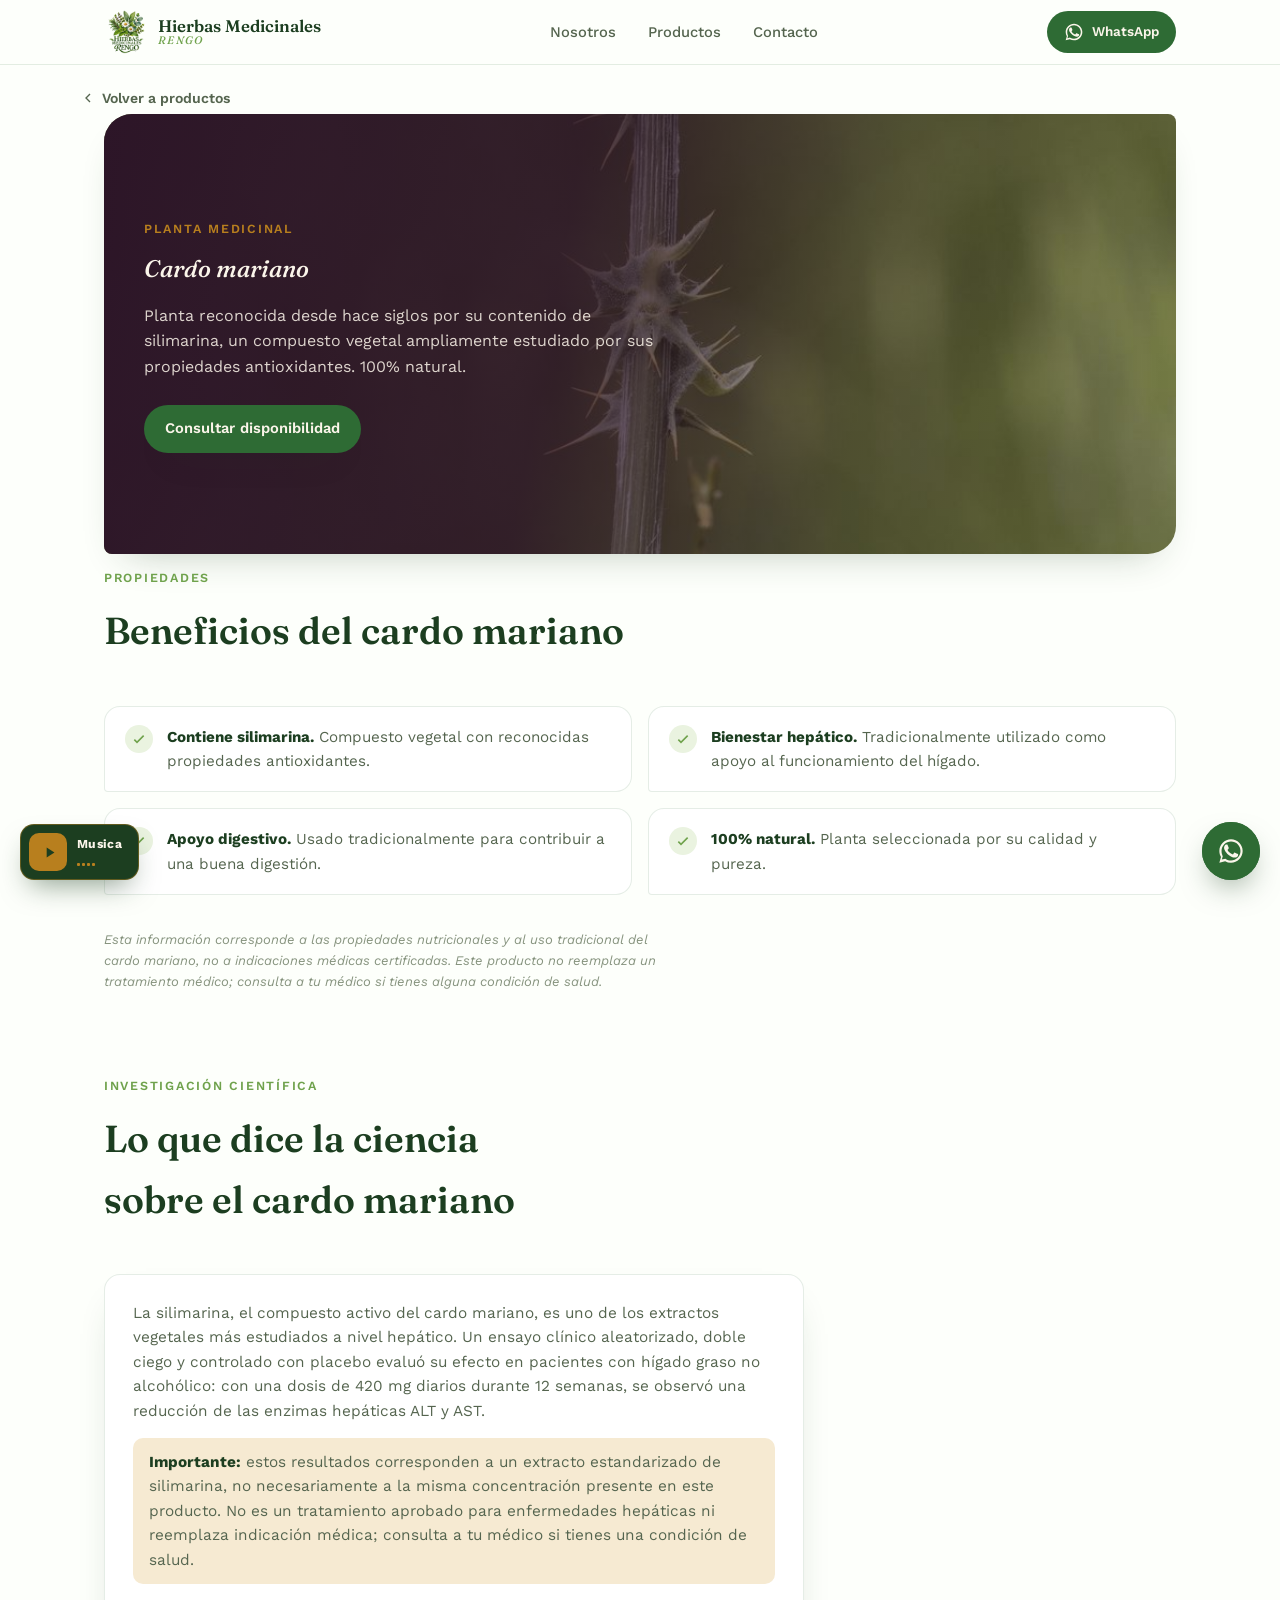
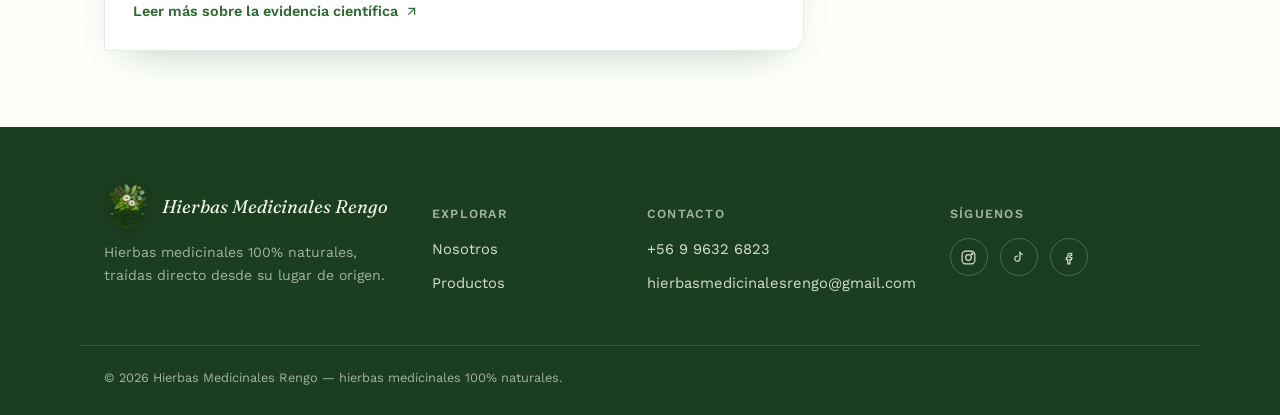
==== commit 04f6ce20: "Agrega secciones de investigacion cientifica real a las 5 paginas de producto restantes - Cardo mari" ====
--- a/cardo-mariano.html
+++ b/cardo-mariano.html
@@ -112,6 +112,23 @@
       <p class="product-note">Esta información corresponde a las propiedades nutricionales y al uso tradicional del cardo mariano, no a indicaciones médicas certificadas. Este producto no reemplaza un tratamiento médico; consulta a tu médico si tienes alguna condición de salud.</p>
     </div>
   </section>
+
+  <section class="research">
+    <div class="wrap">
+      <div class="sec-head">
+        <span class="eyebrow">Investigación científica</span>
+        <h2>Lo que dice la ciencia sobre el cardo mariano</h2>
+      </div>
+      <div class="research-card">
+        <p>La silimarina, el compuesto activo del cardo mariano, es uno de los extractos vegetales más estudiados a nivel hepático. Un ensayo clínico aleatorizado, doble ciego y controlado con placebo evaluó su efecto en pacientes con hígado graso no alcohólico: con una dosis de 420 mg diarios durante 12 semanas, se observó una reducción de las enzimas hepáticas ALT y AST.</p>
+        <p class="research-caveat"><strong>Importante:</strong> estos resultados corresponden a un extracto estandarizado de silimarina, no necesariamente a la misma concentración presente en este producto. No es un tratamiento aprobado para enfermedades hepáticas ni reemplaza indicación médica; consulta a tu médico si tienes una condición de salud.</p>
+        <a class="research-link" href="https://askthescientists.com/es/silymarin-milk-thistle/" target="_blank" rel="noopener">
+          Leer más sobre la evidencia científica
+          <svg viewBox="0 0 24 24" fill="none" stroke="currentColor" stroke-width="2"><path d="M7 17L17 7M7 7h10v10"/></svg>
+        </a>
+      </div>
+    </div>
+  </section>
 </main>
 
 <footer>
@@ -202,5 +219,6 @@
     });
   }
 </script>
+<script defer src="/_vercel/insights/script.js"></script>
 </body>
 </html>
--- a/styles.css
+++ b/styles.css
@@ -396,6 +396,21 @@
   .leaf{animation:none;display:none;}
 }
 
+.flyer-banner{
+  display:block;
+  margin-bottom:30px;
+  border-radius:18px;
+  overflow:hidden;
+  box-shadow:var(--shadow);
+  transition:transform .25s ease, box-shadow .25s ease;
+}
+.flyer-banner img{width:100%;height:auto;display:block;}
+.flyer-banner:hover{transform:translateY(-3px);box-shadow:0 26px 46px -20px rgba(28,62,32,0.45);}
+@media (prefers-reduced-motion: reduce){
+  .flyer-banner{transition:none;}
+  .flyer-banner:hover{transform:none;}
+}
+
 .prod-strip{position:relative;}
 .prod-grid{
   display:grid;
@@ -730,4 +745,29 @@
   max-width:70ch;
 }
 
+/* ---------- Research note ---------- */
+.research{padding:10px 0 76px;}
+.research-card{
+  background:var(--surface);border:1px solid var(--border-soft);
+  border-radius:16px 16px 16px 4px;
+  padding:26px 28px;
+  margin-top:30px;
+  max-width:70ch;
+  box-shadow:var(--shadow);
+}
+.research-card p{color:var(--ink-soft);font-size:0.96rem;}
+.research-card p + p{margin-top:14px;}
+.research-caveat{
+  background:var(--gold-tint);border-radius:10px;
+  padding:12px 16px;font-size:0.85rem;color:var(--ink-soft);
+}
+.research-caveat strong{color:var(--plum-strong);font-family:"Work Sans",sans-serif;}
+.research-link{
+  display:inline-flex;align-items:center;gap:6px;
+  margin-top:16px;font-weight:600;font-size:0.9rem;color:var(--plum);
+  text-decoration:none;border-bottom:1px solid transparent;
+}
+.research-link:hover{border-bottom-color:var(--plum);}
+.research-link svg{width:15px;height:15px;}
+
 :focus-visible{outline:2px solid var(--gold);outline-offset:2px;}
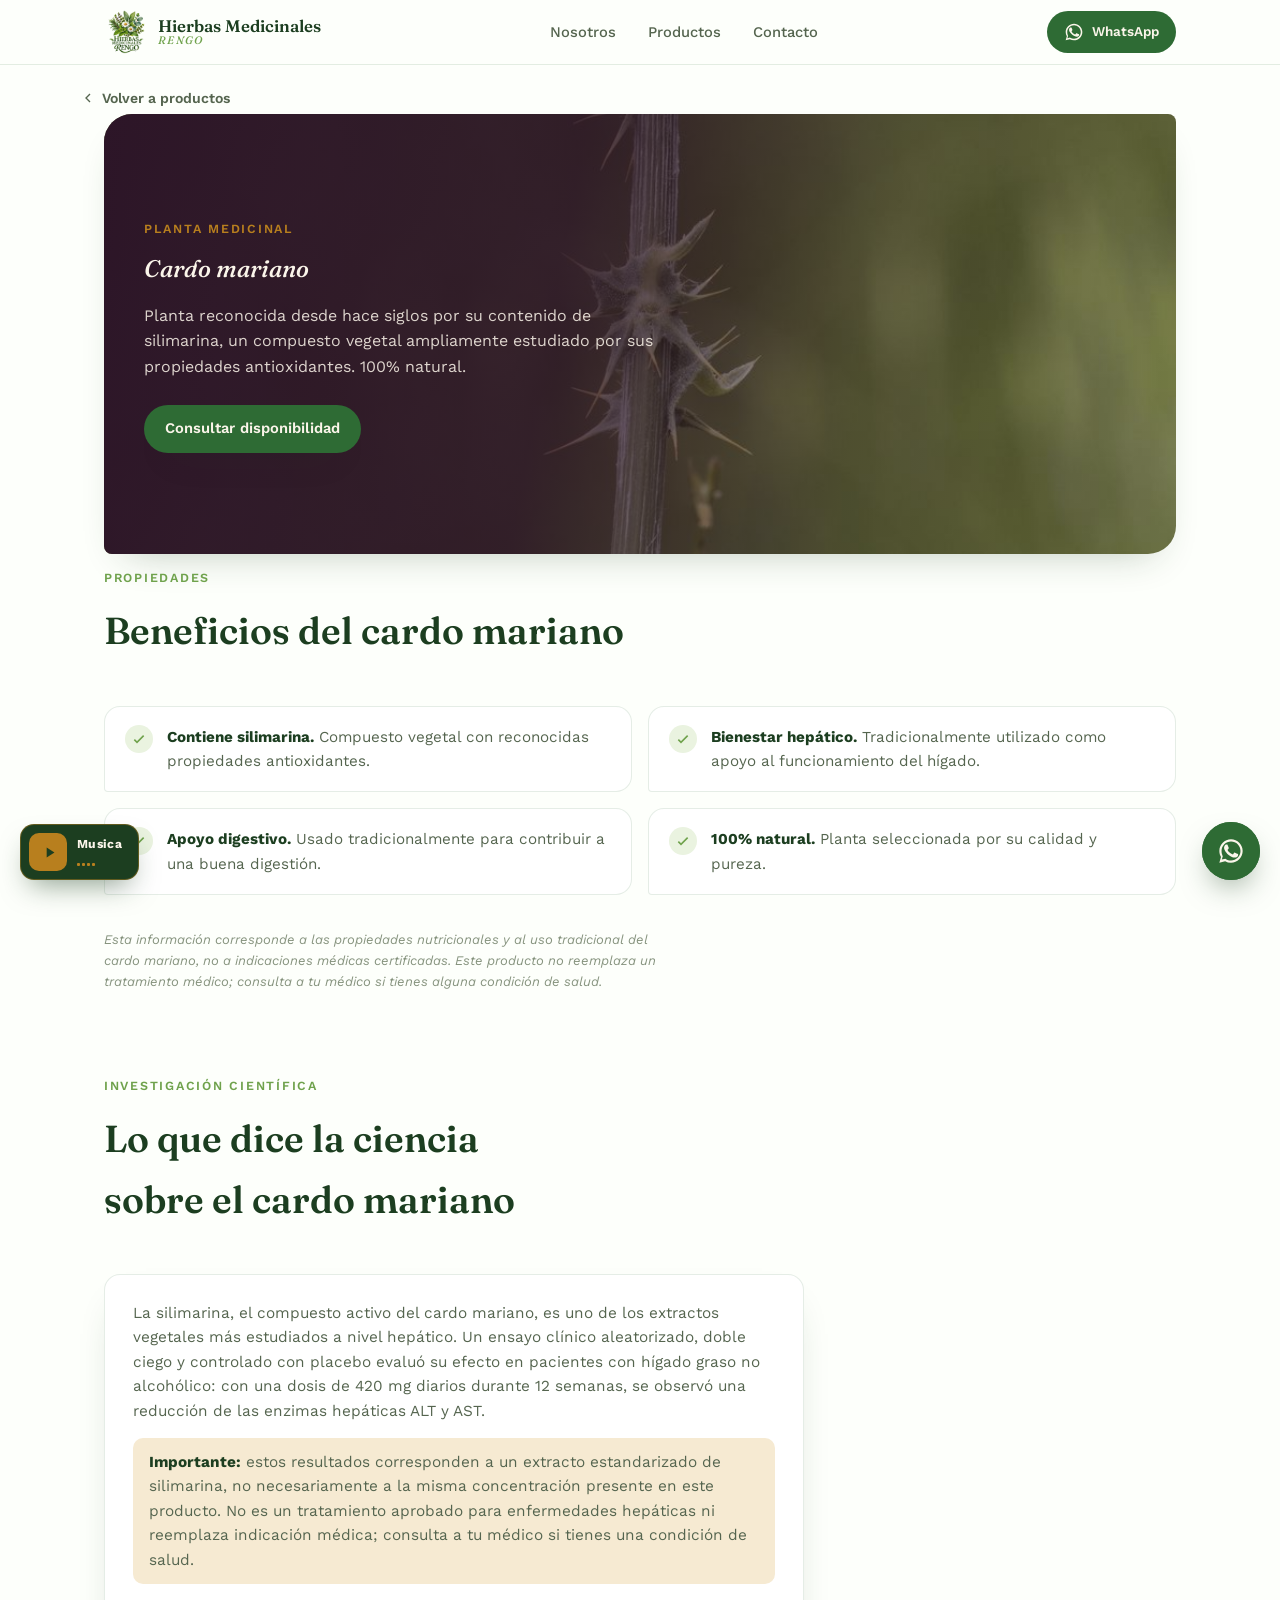
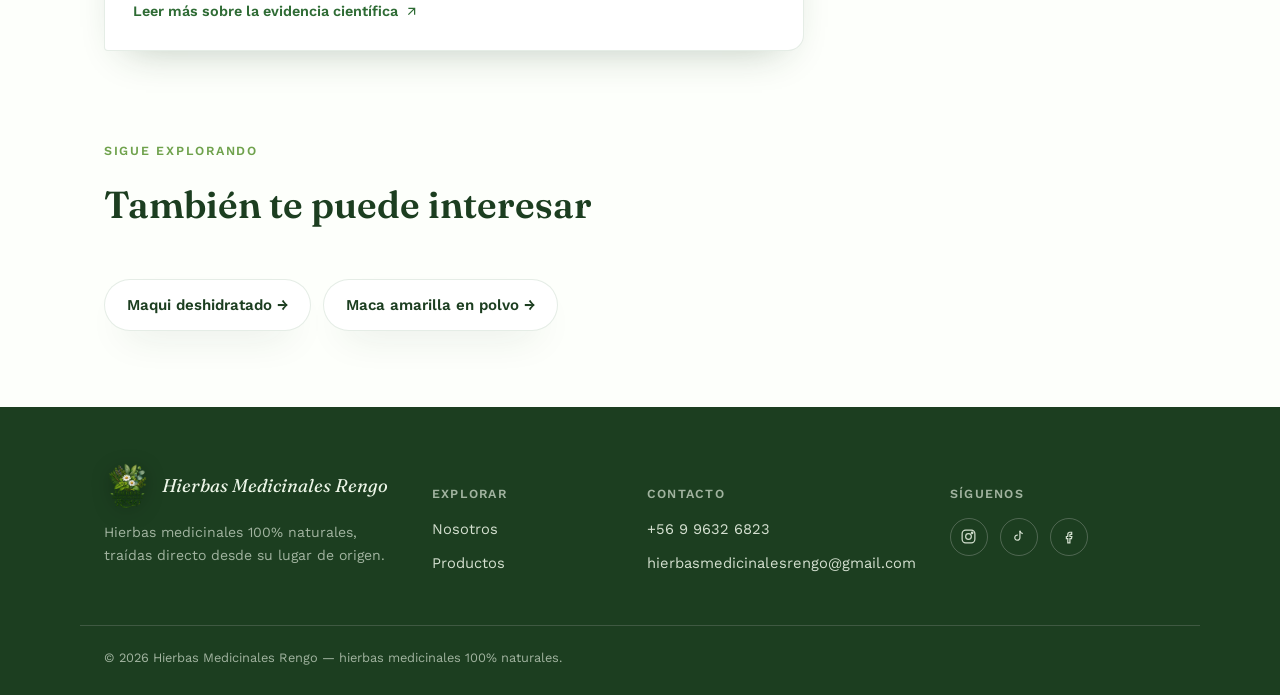
==== commit e7280724: "Mejora alt text de imagenes de producto y agrega enlaces internos entre productos - Alt text ahora i" ====
--- a/cardo-mariano.html
+++ b/cardo-mariano.html
@@ -12,7 +12,7 @@
 <meta property="og:description" content="Planta 100% natural, tradicionalmente usada para el bienestar hepático. Consulta disponibilidad por WhatsApp.">
 <meta property="og:image" content="https://hierbasmedicinalesrengo.cl/img/cardo-mariano.jpg">
 <meta property="og:locale" content="es_CL">
-<link rel="icon" href="img/favicon.png" type="image/png">
+<link rel="icon" href="img/favicon.png" type="image/png" sizes="192x192">
 <script type="application/ld+json">
 {
   "@context": "https://schema.org",
@@ -126,6 +126,19 @@
           Leer más sobre la evidencia científica
           <svg viewBox="0 0 24 24" fill="none" stroke="currentColor" stroke-width="2"><path d="M7 17L17 7M7 7h10v10"/></svg>
         </a>
+      </div>
+    </div>
+  </section>
+
+  <section class="related">
+    <div class="wrap">
+      <div class="sec-head">
+        <span class="eyebrow">Sigue explorando</span>
+        <h2>También te puede interesar</h2>
+      </div>
+      <div class="related-links">
+        <a class="related-link" href="maqui-deshidratado.html">Maqui deshidratado →</a>
+        <a class="related-link" href="maca-amarilla.html">Maca amarilla en polvo →</a>
       </div>
     </div>
   </section>
--- a/styles.css
+++ b/styles.css
@@ -579,6 +579,47 @@
 .info-item p{color:var(--ink-soft);font-size:0.92rem;margin-top:3px;}
 @media (min-width:900px){.contacto-grid{grid-template-columns:1fr 1fr;}}
 
+.ship-card{
+  position:relative;
+  background:linear-gradient(160deg, var(--surface) 0%, color-mix(in srgb, var(--green) 14%, var(--surface)) 100%);
+  border:1px solid var(--border-soft);
+  border-radius:20px 20px 20px 4px;
+  padding:30px 28px;
+  box-shadow:var(--shadow);
+  display:flex;align-items:center;gap:22px;
+  overflow:hidden;
+}
+.ship-visual{flex:none;width:84px;}
+.ship-visual svg{width:100%;height:auto;display:block;}
+.ship-leaf{
+  fill:color-mix(in srgb, var(--green) 22%, var(--surface));
+  stroke:var(--green);stroke-width:2.5;
+}
+.ship-route{stroke:var(--gold);stroke-width:2.5;stroke-dasharray:1 11;stroke-linecap:round;}
+.ship-pin{fill:var(--surface);stroke:var(--gold);stroke-width:3;}
+.ship-pin-end{fill:var(--gold);stroke:var(--surface);stroke-width:3;}
+@media (prefers-reduced-motion: no-preference){
+  .ship-pin-end{animation:shipPulse 2.2s ease-in-out infinite;transform-origin:70px 268px;}
+}
+@keyframes shipPulse{0%,100%{opacity:1;}50%{opacity:0.55;}}
+.ship-content{flex:1;min-width:0;}
+.ship-content h3{font-size:1.18rem;font-weight:600;}
+.ship-content p{color:var(--ink-soft);font-size:0.92rem;margin-top:8px;max-width:44ch;}
+.ship-tags{display:flex;flex-wrap:wrap;gap:8px;margin-top:16px;}
+.ship-tag{
+  display:inline-flex;align-items:center;gap:6px;
+  padding:6px 12px;border-radius:100px;
+  font-size:0.78rem;font-weight:600;color:var(--ink-soft);
+  background:var(--surface);border:1px solid var(--border-soft);
+}
+.ship-tag svg{width:14px;height:14px;color:var(--green);flex:none;}
+.ship-card .btn{margin-top:18px;}
+@media (max-width:560px){
+  .ship-card{flex-direction:column;text-align:center;}
+  .ship-content p{max-width:none;}
+  .ship-tags{justify-content:center;}
+}
+
 /* ---------- Footer ---------- */
 footer{background:var(--footer-bg);color:var(--footer-ink);padding:56px 0 26px;}
 .foot-grid{display:grid;gap:34px;}
@@ -770,4 +811,17 @@
 .research-link:hover{border-bottom-color:var(--plum);}
 .research-link svg{width:15px;height:15px;}
 
+/* ---------- Related products ---------- */
+.related{padding:10px 0 76px;}
+.related-links{display:flex;flex-wrap:wrap;gap:12px;margin-top:22px;}
+.related-link{
+  display:inline-flex;align-items:center;gap:8px;
+  padding:13px 22px;border-radius:100px;
+  background:var(--surface);border:1px solid var(--border-soft);
+  font-weight:600;font-size:0.94rem;color:var(--plum-strong);
+  text-decoration:none;box-shadow:var(--shadow);
+  transition:transform .15s ease, background .15s ease;
+}
+.related-link:hover{transform:translateY(-2px);background:var(--plum-tint);}
+
 :focus-visible{outline:2px solid var(--gold);outline-offset:2px;}
